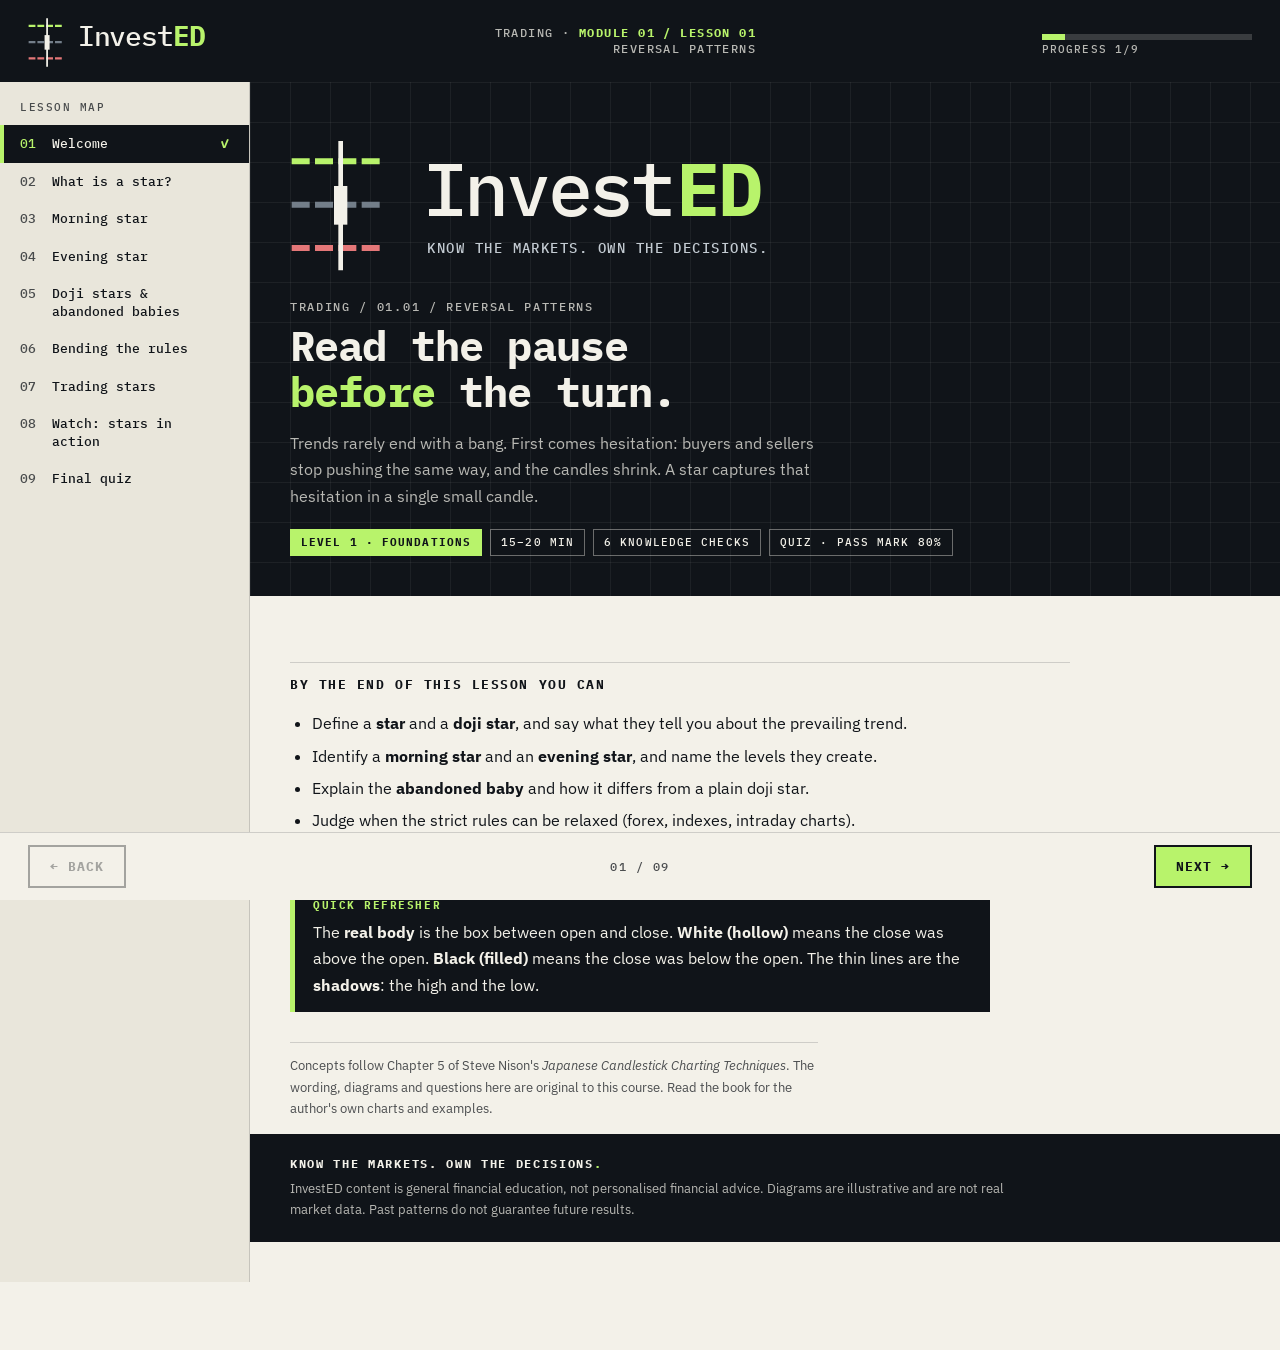
==== index.html @ ee9a95a5 "first version" ====
<!DOCTYPE html>
<html lang="en">
<head>
<meta charset="utf-8">
<meta name="viewport" content="width=device-width,initial-scale=1">
<title>InvestED · Lesson: Stars</title>
<!-- IBM Plex (SIL Open Font License) via Google Fonts. For offline LMS use, bundle/subset the fonts and add @font-face rules. -->
<link rel="preconnect" href="https://fonts.googleapis.com">
<link rel="preconnect" href="https://fonts.gstatic.com" crossorigin>
<link rel="stylesheet" href="https://fonts.googleapis.com/css2?family=IBM+Plex+Mono:wght@400;500;700&family=IBM+Plex+Sans:ital,wght@0,400;0,500;0,600;1,400&display=swap">
<link rel="stylesheet" href="css/invested-design-tokens.css">
<link rel="stylesheet" href="css/style.css">
</head>
<body>
<div class="app">

  <header class="top">
    <!-- InvestED logo, Option 2 lockup (dark surface). Tagline is hidden in this compact header version. -->
    <svg class="logo" viewBox="76 40 720 215" role="img" aria-label="InvestED">
      <g transform="translate(55 45)" stroke-linecap="square" fill="none">
        <path d="M28 42 H166" stroke="#B8F36B" stroke-width="9" stroke-dasharray="18 17"/>
        <path d="M28 107 H166" stroke="#737E89" stroke-width="9" stroke-dasharray="18 17"/>
        <path d="M28 172 H166" stroke="#E47778" stroke-width="9" stroke-dasharray="18 17"/>
        <path d="M97 15 V202" stroke="#F3F1E9" stroke-width="7"/>
        <rect x="87" y="79" width="20" height="58" fill="#F3F1E9" stroke="none"/>
      </g>
      <text x="275" y="169" font-family="IBM Plex Mono, monospace" font-size="112" font-weight="500" letter-spacing="-5" fill="#F3F1E9">Invest</text>
      <text x="655" y="169" font-family="IBM Plex Mono, monospace" font-size="112" font-weight="700" letter-spacing="-5" fill="#B8F36B">ED</text>
    </svg>
    <div class="modcode">Trading · <b>Module 01 / Lesson 01</b><br>Reversal patterns</div>
    <div class="prog"><div class="bar"><span id="barfill"></span></div><div id="proglabel"></div></div>
  </header>

  <div class="layout">
    <nav id="menu" aria-label="Lesson sections"><div class="navhead">Lesson map</div></nav>

    <main id="stage">

      <!-- 01 WELCOME -->
      <section class="page" data-title="Welcome">
        <div class="hero"><div class="in">
          <svg class="lockup" viewBox="76 40 750 215" role="img" aria-label="InvestED. Know the markets. Own the decisions.">
            <g transform="translate(55 45)" stroke-linecap="square" fill="none">
              <path d="M28 42 H166" stroke="#B8F36B" stroke-width="9" stroke-dasharray="18 17"/>
              <path d="M28 107 H166" stroke="#737E89" stroke-width="9" stroke-dasharray="18 17"/>
              <path d="M28 172 H166" stroke="#E47778" stroke-width="9" stroke-dasharray="18 17"/>
              <path d="M97 15 V202" stroke="#F3F1E9" stroke-width="7"/>
              <rect x="87" y="79" width="20" height="58" fill="#F3F1E9" stroke="none"/>
            </g>
            <text x="275" y="169" font-family="IBM Plex Mono, monospace" font-size="112" font-weight="500" letter-spacing="-5" fill="#F3F1E9">Invest</text>
            <text x="655" y="169" font-family="IBM Plex Mono, monospace" font-size="112" font-weight="700" letter-spacing="-5" fill="#B8F36B">ED</text>
            <text x="282" y="225" font-family="IBM Plex Mono, monospace" font-size="21" font-weight="500" letter-spacing="2.2" fill="#C3CBD2">KNOW THE MARKETS. OWN THE DECISIONS.</text>
          </svg>
          <div class="kicker">Trading / 01.01 / Reversal patterns</div>
          <h2>Read the pause <em>before</em> the turn.</h2>
          <p>Trends rarely end with a bang. First comes hesitation: buyers and sellers stop pushing the same way, and the candles shrink. A star captures that hesitation in a single small candle.</p>
          <div class="meta"><span class="chip mint">Level 1 · Foundations</span><span class="chip">15–20 min</span><span class="chip">6 knowledge checks</span><span class="chip">Quiz · pass mark 80%</span></div>
        </div></div>
        <div class="inner">
          <h3>By the end of this lesson you can</h3>
          <ul>
            <li>Define a <b>star</b> and a <b>doji star</b>, and say what they tell you about the prevailing trend.</li>
            <li>Identify a <b>morning star</b> and an <b>evening star</b>, and name the levels they create.</li>
            <li>Explain the <b>abandoned baby</b> and how it differs from a plain doji star.</li>
            <li>Judge when the strict rules can be relaxed (forex, indexes, intraday charts).</li>
            <li>Plan an entry so the timing of the signal does not wreck your risk and reward.</li>
          </ul>
          <div class="callout key"><b class="t">Quick refresher</b>
            The <b>real body</b> is the box between open and close. <b>White (hollow)</b> means the close was above the open. <b>Black (filled)</b> means the close was below the open. The thin lines are the <b>shadows</b>: the high and the low.</div>
          <p class="src">Concepts follow Chapter 5 of Steve Nison's <i>Japanese Candlestick Charting Techniques</i>. The wording, diagrams and questions here are original to this course. Read the book for the author's own charts and examples.</p>
        </div>
      </section>

      <!-- 02 WHAT IS A STAR -->
      <section class="page" data-title="What is a star?"><div class="inner">
        <div class="kicker"><b>02</b>Concept</div>
        <h2>What is a star?</h2>
        <p>A <b>star</b> is a candle with a <b>small real body</b> (white or black) that <b>gaps away</b> from the large real body just before it. The test is about the <i>bodies</i>: they must not overlap. The star's shadow may still dip into the prior candle's shadow range.</p>
        <div class="legend" aria-label="Candle key">
          <span><svg class="up" viewBox="0 0 22 26"><line x1="11" x2="11" y1="1" y2="25"/><rect x="5" y="7" width="12" height="12"/></svg>White (hollow): close above open</span>
          <span><svg class="dn" viewBox="0 0 22 26"><line x1="11" x2="11" y1="1" y2="25"/><rect x="5" y="7" width="12" height="12"/></svg>Black (filled): close below open</span>
        </div>
        <div class="grid">
          <figure><div class="chart" data-chart='{"alt":"Uptrend ending in a long white candle followed by a small-bodied star above it","c":[[30,35,28,34],[35,42,33,40],[41,48,40,47],[50,72,48,70],[75,80,73,77]],"labels":["","","","LONG","STAR"]}'></div><figcaption><span class="tag">Illustrative</span>Star in an uptrend: a small body above a long white body.</figcaption></figure>
          <figure><div class="chart" data-chart='{"alt":"Downtrend ending in a long black candle followed by a small-bodied star below it","c":[[80,82,76,77],[76,77,70,71],[70,71,64,65],[62,63,40,42],[36,40,33,34]],"labels":["","","","LONG","STAR"]}'></div><figcaption><span class="tag">Illustrative</span>Star in a downtrend: a small body below a long black body.</figcaption></figure>
        </div>
        <h3>Why it matters</h3>
        <p>A long candle in the trend's direction shows one side firmly in control. The star shows that control has turned into a <b>stalemate</b>: the dominant side is tiring or the other side is pushing back. Either way, the market is more exposed to a pullback or a reversal.</p>
        <ul>
          <li>If the star's open and close are about equal, it is a <b>doji star</b>, an even stronger warning.</li>
          <li>Stars are the middle ingredient of several reversal patterns. This lesson covers the morning star, the evening star and their doji versions.</li>
        </ul>
        <div class="kc" data-kc="kc1" data-n="1"></div>
      </div></section>

      <!-- 03 MORNING STAR -->
      <section class="page" data-title="Morning star"><div class="inner">
        <div class="kicker"><b>03</b>Pattern · bottom reversal</div>
        <h2>The morning star</h2>
        <p>Named for the star that shines before sunrise: a hint that brighter, higher prices may follow. It needs a prior downtrend and has three candles:</p>
        <ol>
          <li><b>Long black body.</b> Sellers are clearly in charge.</li>
          <li><b>Small body</b> that does not touch the first body. Sellers can no longer push prices down efficiently.</li>
          <li><b>White body</b> that rises well into the first candle's black body. Buyers have taken over.</li>
        </ol>
        <figure><div class="chart" data-chart='{"alt":"Morning star: long black candle, small star below, long white candle closing deep into the black body, with a dashed support line at the lowest low","c":[[84,86,80,81],[80,81,74,75],[74,75,68,69],[68,69,46,48],[42,45,38,40],[44,66,43,64]],"lines":[{"y":38,"t":"SUPPORT","k":"s"}],"labels":["","","","1","2","3"],"h":240}'></div><figcaption><span class="tag">Illustrative</span>The lowest low of the three candles marks the pattern's support zone.</figcaption></figure>
        <h3>Quality checks</h3>
        <ul>
          <li>An ideal pattern also shows a gap between candles 2 and 3, but its absence does not seem to weaken the signal much in practice.</li>
          <li>What matters most: candle 2 is a small, indecisive body, and candle 3 closes <b>well into</b> candle 1's body.</li>
          <li>Volume helps: lighter on candle 1 and heavier on candle 3 suggests the old trend is fading while the new one gains force.</li>
        </ul>
        <div class="callout key"><b class="t">Candles can speak early</b>
          A trendline or channel break is the classic Western sign that a downtrend has ended. A morning star can appear many sessions before that break, so it can give you an earlier heads-up.</div>
        <div class="kc" data-kc="kc2" data-n="2"></div>
      </div></section>

      <!-- 04 EVENING STAR -->
      <section class="page" data-title="Evening star"><div class="inner">
        <div class="kicker"><b>04</b>Pattern · top reversal</div>
        <h2>The evening star</h2>
        <p>The mirror image, named for the planet that shows up just before dark. It needs a prior uptrend:</p>
        <ol>
          <li><b>Long white body.</b> Buyers are in control.</li>
          <li><b>Star.</b> The first hint of a top.</li>
          <li><b>Black body</b> that closes sharply back into the first white body. The trend has stalled.</li>
        </ol>
        <figure><div class="chart" data-chart='{"alt":"Evening star: long white candle, small star above it, long black candle closing deep into the white body, with a dashed resistance line at the highest high","c":[[20,24,18,23],[24,30,23,29],[30,36,29,35],[36,58,35,56],[60,66,59,62],[58,59,40,42]],"lines":[{"y":66,"t":"RESISTANCE","k":"r"}],"labels":["","","","1","2","3"],"h":240}'></div><figcaption><span class="tag">Illustrative</span>The highest high of the three candles marks the pattern's resistance zone.</figcaption></figure>
        <h3>Evening star vs. the Western island top</h3>
        <p>They look alike, but the tests differ. An <b>island top</b> needs the whole middle session, shadows included, to sit above the highs on either side. An evening star only needs the middle <b>real body</b> to sit above the neighbouring bodies, so it can qualify when an island top would not.</p>
        <div class="callout key"><b class="t">What raises the odds (morning and evening stars)</b>
          <ul>
            <li>No overlap among the three real bodies.</li>
            <li>Candle 3 closes deep into candle 1's body.</li>
            <li>Light volume on candle 1 and heavy volume on candle 3.</li>
          </ul></div>
        <div class="callout note"><b class="t">A bit of history</b>
          The full Japanese names are "three-river" morning and evening stars. The label is traced to a campaign of the warlord Nobunaga Oda, who had to cross three rivers to take a rich rice-growing region. Hence the idea: once such a pattern forms, its zone is hard to cross, but a close beyond it signals that the attacker has won.</div>
        <div class="kc" data-kc="kc3" data-n="3"></div>
      </div></section>

      <!-- 05 DOJI STARS -->
      <section class="page" data-title="Doji stars & abandoned babies"><div class="inner">
        <div class="kicker"><b>05</b>Variations</div>
        <h2>Doji stars and abandoned babies</h2>
        <p>When the middle candle is a <b>doji</b> (open and close nearly equal) instead of a small body, the patterns are the <b>morning doji star</b> and <b>evening doji star</b>. For that session the market has lost its directional bias entirely, which makes the warning stronger.</p>
        <div class="grid three">
          <figure><div class="chart" data-chart='{"alt":"Morning doji star: long black candle, doji below, long white candle","c":[[84,86,80,81],[80,81,74,75],[68,69,46,48],[41,45,37,41.4],[44,66,43,64]],"labels":["","","1","2 DOJI","3"]}'></div><figcaption><span class="tag">Illustrative</span>Morning doji star: the star is a doji.</figcaption></figure>
          <figure><div class="chart" data-chart='{"alt":"Abandoned baby top: long white candle, a doji whose shadow is entirely above the neighbours, then a long black candle","c":[[24,28,22,27],[28,34,27,33],[34,56,33,54],[66,72,63,66.4],[58,60,40,42]],"labels":["","","1","2 DOJI","3"]}'></div><figcaption><span class="tag">Illustrative</span>Abandoned baby top: gaps on both sides of the doji.</figcaption></figure>
          <figure><div class="chart" data-chart='{"alt":"Abandoned baby bottom: long black candle, a doji whose shadow is entirely below the neighbours, then a long white candle","c":[[96,98,92,93],[92,93,86,87],[86,88,60,62],[50,54,46,50.4],[58,84,56,82]],"labels":["","","1","2 DOJI","3"]}'></div><figcaption><span class="tag">Illustrative</span>Abandoned baby bottom: the mirror image.</figcaption></figure>
        </div>
        <h3>The abandoned baby</h3>
        <p>If the doji's <b>shadows</b> do not touch the shadows of either neighbour (a true gap before and after it), the pattern is an <b>abandoned baby</b>: a top after an uptrend, a bottom after a downtrend. It is the candlestick version of a Western island top or bottom whose "island" is a doji, and it is <b>very rare</b>.</p>
        <p>A near miss still counts for something. If the middle candle is tiny enough to read as a doji, treat the pattern as a close variation, even when that candle is also a hammer.</p>
        <div class="kc" data-kc="kc4" data-n="4"></div>
      </div></section>

      <!-- 06 BENDING THE RULES -->
      <section class="page" data-title="Bending the rules"><div class="inner">
        <div class="kicker"><b>06</b>Practice</div>
        <h2>When the strict rules can bend</h2>
        <p>The "bodies must not touch" rule assumes a clear gap between one session's close and the next session's open. Some markets rarely give you that:</p>
        <ul>
          <li><b>Foreign exchange:</b> there is no official open or close.</li>
          <li><b>Many indexes:</b> the open is usually very close to the previous close.</li>
          <li><b>Intraday charts:</b> on a short timeframe (say 15 minutes) a new bar opens almost exactly where the last one closed.</li>
        </ul>
        <p>In these cases you can accept a morning or evening star whose bodies touch end to end, and lean harder on context.</p>
        <figure><div class="chart" data-chart='{"alt":"Intraday-style morning star where each body starts where the previous body ended","c":[[84,86,78,79],[79,80,70,71],[71,72,60,61],[60,61,40,42],[42,43,36,38],[38,58,36,56]],"lines":[{"y":40,"t":"BROKEN LEVEL","k":"s"}],"labels":["","","","1","2","3"],"h":240}'></div><figcaption><span class="tag">Illustrative</span>Bodies touch, yet it still reads as a morning star on a short-term chart.</figcaption></figure>
        <div class="callout key"><b class="t">Context adds credibility</b>
          In the intraday case, the pattern is more convincing if the last candle also pushes price back above a level that had just been broken. A market that makes a new low and cannot hold it is often hinting at a reversal.</div>
        <div class="kc" data-kc="kc5" data-n="5"></div>
      </div></section>

      <!-- 07 TRADING STARS -->
      <section class="page" data-title="Trading stars"><div class="inner">
        <div class="kicker"><b>07</b>Risk</div>
        <h2>Timing and risk</h2>
        <p>Stars are three-candle patterns, so you can call one complete only at the <b>close of candle 3</b>. By then price has often moved a long way from the extreme. Your stop sits far away while your reward may be small. Know the risk before you chase the return.</p>
        <h3>A practical option</h3>
        <ol>
          <li>Let the pattern complete and note its extreme: the support or resistance zone it created.</li>
          <li>Instead of chasing, wait for a pullback toward that zone. There is no guarantee one will come.</li>
          <li>Plan the entry near the zone with the stop just beyond the pattern's extreme. A tighter stop improves the ratio.</li>
        </ol>
        <p>Reversal patterns work best alongside other evidence: failed rallies at an evening star's high, shrinking real bodies near the turn, or a round-number level such as a "century" mark.</p>
        <div class="tool">
          <div class="tool-head"><span>Trade map · try it</span><span>Illustrative numbers</span></div>
          <div class="tool-body">
            <div class="calc">
              <div><label for="in-target"><i style="background:#B8F36B;border:1px solid #101419"></i>Target</label><input id="in-target" type="number" value="22" step="0.5"></div>
              <div><label for="in-entry"><i style="background:#737E89"></i>Entry</label><input id="in-entry" type="number" value="31" step="0.5"></div>
              <div><label for="in-stop"><i style="background:#E47778"></i>Stop</label><input id="in-stop" type="number" value="34" step="0.5"></div>
              <div><label>Reward : risk</label><div class="out" id="rr">–</div></div>
            </div>
            <div class="tradeline" id="tradeline"></div>
            <p id="rrnote"></p>
          </div>
        </div>
        <div class="callout risk"><b class="t">Education, not advice</b>
          This is general education. It is not a recommendation to buy or sell anything, and no pattern guarantees an outcome.</div>
        <div class="kc" data-kc="kc6" data-n="6"></div>
      </div></section>

      <!-- 08 VIDEO -->
      <section class="page" data-title="Watch: stars in action"><div class="inner">
        <div class="kicker"><b>08</b>Watch</div>
        <h2>Stars in action</h2>
        <p>Use a video to walk through real charts with morning and evening stars. Pause at each pattern, name candles 1, 2 and 3, then say where support or resistance sits.</p>
        <div class="video" id="videoslot"></div>
        <h3>While you watch</h3>
        <ul>
          <li>Which patterns had a gap between candles 2 and 3, and which did not?</li>
          <li>Did the pattern's high or low act as support or resistance later?</li>
        </ul>
      </div></section>

      <!-- 09 QUIZ -->
      <section class="page" data-title="Final quiz" id="quizpage"><div class="inner">
        <div class="kicker"><b>09</b>Assessment</div>
        <h2>Final quiz</h2>
        <p>Answer all questions, then submit. You need <b>80%</b> to pass, and you can retry.</p>
        <form id="quizform"></form>
        <p><button class="btn primary" id="submitq" type="button">Submit answers</button></p>
        <div id="qresult" aria-live="polite"></div>
      </div></section>

      <div class="legal">
        <div class="tag">KNOW THE MARKETS. OWN THE DECISIONS<b>.</b></div>
        <p>InvestED content is general financial education, not personalised financial advice. Diagrams are illustrative and are not real market data. Past patterns do not guarantee future results.</p>
      </div>
    </main>
  </div>

  <footer>
    <button id="prev" type="button">← Back</button>
    <span id="pagelabel"></span>
    <button id="next" class="primary" type="button">Next →</button>
  </footer>
</div>
<script src="js/scorm.js"></script>
<script src="js/course.js"></script>
</body>
</html>
---- css/invested-design-tokens.css ----
/* InvestED design tokens — v1.0 */
:root {
  --ie-obsidian: #101419;
  --ie-off-white: #F3F1E9;
  --ie-electric-mint: #B8F36B;
  --ie-steel: #737E89;
  --ie-amber: #D5A85F;
  --ie-digital-violet: #8B8DE1;
  --ie-coral-stop: #E47778;
  --ie-font-display: "IBM Plex Mono", monospace;
  --ie-font-body: "IBM Plex Sans", sans-serif;
}
---- css/style.css ----
/* InvestED course skin. Tokens come from invested-design-tokens.css (brand kit v1.1). */
:root{
  --bg:var(--ie-off-white);
  --ink:var(--ie-obsidian);
  --ink-2:rgba(16,20,25,.74);          /* secondary text on Off-white (Steel is too light for small text) */
  --line:rgba(16,20,25,.16);
  --panel:#E9E6DB;                      /* Off-white, one step darker, for cards */
  --on-dark:var(--ie-off-white);
  --on-dark-2:rgba(243,241,233,.74);
  --mint:var(--ie-electric-mint);
  --steel:var(--ie-steel);
  --amber:var(--ie-amber);
  --violet:var(--ie-digital-violet);
  --coral:var(--ie-coral-stop);
  --mono:var(--ie-font-display),"IBM Plex Mono",ui-monospace,Menlo,Consolas,monospace;
  --sans:var(--ie-font-body),"IBM Plex Sans",system-ui,-apple-system,"Segoe UI",Roboto,sans-serif;
}
*{box-sizing:border-box}
html,body{margin:0}
body{font:16px/1.65 var(--sans);background:var(--bg);color:var(--ink)}
.num,.calc input,.out,#proglabel,#pagelabel,.big{font-variant-numeric:tabular-nums}
:focus-visible{outline:3px solid var(--violet);outline-offset:2px}

/* ---------- Header ---------- */
.top{background:var(--ink);color:var(--on-dark);display:flex;align-items:center;justify-content:space-between;gap:20px;padding:14px 28px}
.logo{display:block;height:54px;width:auto}
.logo .tl{display:none}                 /* compact lockup: tagline is shown in the hero and footer instead */
.modcode{font:500 12px/1.3 var(--mono);letter-spacing:.12em;text-transform:uppercase;color:var(--on-dark-2);text-align:right}
.modcode b{color:var(--mint);font-weight:700}
.prog{min-width:210px}
.bar{height:6px;background:rgba(243,241,233,.18);margin:6px 0 4px}
.bar span{display:block;height:100%;width:0;background:var(--mint);transition:width .3s}
#proglabel{font:500 11px/1 var(--mono);letter-spacing:.1em;text-transform:uppercase;color:var(--on-dark-2)}

/* ---------- Layout ---------- */
.app{min-height:100vh;display:flex;flex-direction:column}
.layout{display:flex;flex:1;align-items:stretch}
nav{width:250px;flex-shrink:0;background:var(--panel);border-right:1px solid var(--line);padding:20px 0}
nav .navhead{font:500 11px/1 var(--mono);letter-spacing:.14em;text-transform:uppercase;color:var(--ink-2);padding:0 20px 12px}
nav button{display:flex;align-items:baseline;gap:12px;width:100%;text-align:left;background:none;border:0;border-left:4px solid transparent;color:var(--ink);padding:10px 20px 10px 16px;cursor:pointer;font:500 13px/1.35 var(--mono)}
nav button .n{color:var(--ink-2);min-width:20px}
nav button .tick{margin-left:auto;font-weight:700}
nav button:hover{background:rgba(16,20,25,.06)}
nav button.on{background:var(--ink);color:var(--on-dark);border-left-color:var(--mint)}
nav button.on .n{color:var(--mint)}
nav button.done .tick{color:var(--ink)}
nav button.on.done .tick{color:var(--mint)}
main{flex:1;min-width:0;padding:0 0 40px}
.page{display:none}.page.show{display:block}
.inner{max-width:860px;padding:36px 40px 0}

/* ---------- Typography ---------- */
.kicker{font:500 12px/1 var(--mono);letter-spacing:.14em;text-transform:uppercase;color:var(--ink-2);margin:0 0 10px}
.kicker b{color:var(--ink);background:var(--mint);padding:3px 6px;margin-right:8px;font-weight:700}
h2{font:700 30px/1.15 var(--mono);letter-spacing:-.02em;margin:0 0 18px}
h3{font:700 13px/1.3 var(--mono);letter-spacing:.12em;text-transform:uppercase;margin:30px 0 10px;padding-top:14px;border-top:1px solid var(--line)}
p{margin:0 0 14px;max-width:66ch}
ul,ol{padding-left:22px;max-width:66ch}li{margin:6px 0}
code{font:500 .9em var(--mono);background:var(--panel);padding:1px 5px}
.src{font-size:13px;color:var(--ink-2);margin-top:30px;border-top:1px solid var(--line);padding-top:12px}

/* ---------- Hero (welcome) ---------- */
.hero{background:var(--ink);color:var(--on-dark);padding:48px 40px 40px;position:relative;overflow:hidden;
  background-image:linear-gradient(rgba(243,241,233,.06) 1px,transparent 1px),linear-gradient(90deg,rgba(243,241,233,.06) 1px,transparent 1px);background-size:40px 40px}
.hero .in{max-width:860px;position:relative}
.hero .kicker{color:var(--on-dark-2)}
.hero h2{font-size:42px;line-height:1.08;margin:0 0 16px;max-width:20ch}
.hero h2 em{font-style:normal;color:var(--mint)}
.hero p{color:var(--on-dark-2);max-width:54ch}
.hero .lockup{display:block;width:min(500px,100%);height:auto;margin:0 0 28px}
.hero .meta{display:flex;flex-wrap:wrap;gap:8px;margin-top:20px}
.chip{font:500 11px/1 var(--mono);letter-spacing:.1em;text-transform:uppercase;border:1px solid rgba(243,241,233,.4);padding:7px 10px;color:var(--on-dark)}
.chip.mint{background:var(--mint);border-color:var(--mint);color:var(--ink);font-weight:700}

/* ---------- Callouts: colour + label, never colour alone ---------- */
.callout{background:var(--panel);border-left:5px solid var(--steel);padding:14px 18px;margin:20px 0;max-width:70ch}
.callout .t{display:block;font:700 11px/1 var(--mono);letter-spacing:.14em;text-transform:uppercase;margin-bottom:8px}
.callout.key{border-left-color:var(--mint);background:var(--ink);color:var(--on-dark)}
.callout.key .t{color:var(--mint)}
.callout.risk{border-left-color:var(--coral)}
.callout.note{border-left-color:var(--amber)}
.callout ul{margin:6px 0 0}

/* ---------- Figures: light chart panels keep the white/black candle convention intact ---------- */
.grid{display:grid;grid-template-columns:repeat(auto-fit,minmax(250px,1fr));gap:16px;margin:20px 0}
figure{max-width:560px;margin:20px 0;background:#FBFAF6;border:2px solid var(--ink);color:var(--ink)}
.grid figure{margin:0;max-width:none}
figure .chart{padding:12px 12px 2px;
  background-image:linear-gradient(rgba(16,20,25,.07) 1px,transparent 1px),linear-gradient(90deg,rgba(16,20,25,.07) 1px,transparent 1px);background-size:28px 28px}
figure svg{width:100%;height:auto;display:block}
figcaption{font-size:13px;line-height:1.45;color:var(--ink);padding:10px 14px 12px;border-top:2px solid var(--ink);background:var(--bg)}
figcaption .tag{display:inline-block;font:700 10px/1 var(--mono);letter-spacing:.12em;text-transform:uppercase;color:var(--on-dark);background:var(--ink);padding:4px 6px;margin-right:8px}
.candle line{stroke:var(--ie-obsidian);stroke-width:2}
.candle rect{stroke:var(--ie-obsidian);stroke-width:2}
.candle.up rect{fill:#FBFAF6}                       /* white / hollow body: close above open */
.candle.down rect{fill:var(--ie-obsidian)}          /* black / filled body: close below open */
.lvl{stroke:var(--ie-obsidian);stroke-width:1.6;stroke-dasharray:8 6}
.chip-s rect{fill:var(--ie-electric-mint)}
.chip-r rect{fill:var(--ie-amber)}
.chip-s text,.chip-r text{font:700 10px var(--mono);letter-spacing:.08em;fill:var(--ie-obsidian);text-anchor:start}
.lbl{font:700 12px var(--mono);fill:var(--ie-obsidian);text-anchor:middle}
.legend{display:flex;flex-wrap:wrap;gap:18px;font:500 12px var(--mono);letter-spacing:.04em;margin:0 0 6px}
.legend span{display:inline-flex;align-items:center;gap:8px}
.legend svg{width:22px;height:26px}
.legend .up rect{fill:#FBFAF6;stroke:var(--ink);stroke-width:2}
.legend .dn rect{fill:var(--ink);stroke:var(--ink);stroke-width:2}
.legend line{stroke:var(--ink);stroke-width:2}

@media (min-width:900px){.grid.three{grid-template-columns:repeat(3,1fr)}}
/* trade map (dark panel, uses the logo's three levels) */
.tradeline .lvl{stroke-width:3;stroke-dasharray:14 10}
.tradeline .tgt{stroke:var(--ie-electric-mint)}.tradeline .ent{stroke:var(--ie-steel)}.tradeline .stp{stroke:var(--ie-coral-stop)}
.tradeline .lt{font:700 12px var(--mono);letter-spacing:.08em}
.tradeline .lt.tgt{fill:var(--ie-electric-mint)}.tradeline .lt.ent{fill:#C3CBD2}.tradeline .lt.stp{fill:var(--ie-coral-stop)}
.tradeline .spine{stroke:var(--ie-off-white);stroke-width:5}
.tradeline .body{fill:var(--ie-off-white)}

/* ---------- Knowledge checks ---------- */
.kc-card{margin:30px 0 0;background:var(--panel);border:1px solid var(--line);max-width:70ch}
.kc-head{background:var(--ink);color:var(--on-dark);font:700 11px/1 var(--mono);letter-spacing:.14em;text-transform:uppercase;padding:10px 16px;display:flex;justify-content:space-between}
.kc-head span:last-child{color:var(--mint)}
.kc-body{padding:16px}
.kc-body>p{margin:0 0 10px}
.opts button{display:flex;gap:10px;width:100%;text-align:left;margin:8px 0 0;padding:11px 14px;border:2px solid var(--ink);background:var(--bg);color:var(--ink);font:400 15px/1.45 var(--sans);cursor:pointer}
.opts button .k{font:700 12px/1.6 var(--mono);min-width:16px}
.opts button:hover:not(:disabled){background:var(--ink);color:var(--on-dark)}
.opts button:disabled{cursor:default}
.opts button.right{background:var(--mint);border-color:var(--ink);font-weight:500}
.opts button.wrong{border-color:var(--coral);background:var(--bg);text-decoration:line-through;text-decoration-color:var(--coral)}
.kc-body .fb{margin:14px 0 0;font-size:14px;border-left:4px solid var(--ink);padding-left:12px}
.fb b{font-family:var(--mono);letter-spacing:.06em;text-transform:uppercase;font-size:12px}

/* ---------- Final quiz ---------- */
.quiz-q{border:1px solid var(--line);background:var(--panel);padding:16px;margin:14px 0;max-width:70ch}
.quiz-q p{margin:0 0 8px}
.quiz-q .qn{font:700 12px var(--mono);letter-spacing:.12em;color:var(--ink-2);display:block;margin-bottom:4px}
.quiz-q label{display:flex;gap:10px;align-items:flex-start;padding:10px 12px;border:2px solid var(--ink);margin:8px 0 0;background:var(--bg);cursor:pointer}
.quiz-q label:hover{background:rgba(16,20,25,.06)}
.quiz-q input{accent-color:var(--ink);margin-top:5px}
.quiz-q label:has(input:checked){background:var(--ink);color:var(--on-dark)}
.btn,footer button{font:700 13px/1 var(--mono);letter-spacing:.08em;text-transform:uppercase;padding:13px 20px;border:2px solid var(--ink);background:transparent;color:var(--ink);cursor:pointer}
.btn.primary{background:var(--mint);color:var(--ink)}
.btn:hover,footer button:hover:not(:disabled){background:var(--ink);color:var(--mint)}
.result{background:var(--ink);color:var(--on-dark);padding:22px 24px;margin:20px 0;max-width:70ch;border-left:6px solid var(--steel)}
.result.pass{border-left-color:var(--mint)}
.result.fail{border-left-color:var(--coral)}
.result .status{font:700 11px var(--mono);letter-spacing:.14em;text-transform:uppercase}
.result.pass .status{color:var(--mint)}.result.fail .status{color:var(--coral)}
.result .big{font:700 56px/1 var(--mono);margin:8px 0 10px}
.result p{color:var(--on-dark-2)}
.rv{font-size:14px;margin:8px 0;padding-left:26px;position:relative;color:var(--on-dark)}
.rv::before{position:absolute;left:0;font:700 13px var(--mono)}
.rv.ok::before{content:"✓";color:var(--mint)}
.rv.bad::before{content:"✗";color:var(--coral)}
.result .btn{color:var(--on-dark);border-color:var(--on-dark)}
.result .btn:hover{background:var(--mint);color:var(--ink);border-color:var(--mint)}

/* ---------- Trade map & calculator ---------- */
.tool{background:var(--panel);border:1px solid var(--line);margin:18px 0;max-width:70ch}
.tool-head{background:var(--ink);color:var(--on-dark);font:700 11px/1 var(--mono);letter-spacing:.14em;text-transform:uppercase;padding:10px 16px;display:flex;justify-content:space-between}
.tool-head span:last-child{color:var(--amber)}
.tool-body{padding:16px}
.calc{display:grid;grid-template-columns:repeat(auto-fit,minmax(120px,1fr));gap:14px;align-items:end}
.calc label{display:block;font:700 11px var(--mono);letter-spacing:.1em;text-transform:uppercase;margin-bottom:6px}
.calc label i{font-style:normal;display:inline-block;width:10px;height:10px;margin-right:6px;vertical-align:-1px}
.calc input{width:100%;padding:10px;border:2px solid var(--ink);background:var(--bg);color:var(--ink);font:500 16px var(--mono)}
.calc .out{font:700 24px/1.2 var(--mono)}
.tradeline{margin-top:14px;background:var(--ink)}
#rrnote{font-size:14px;margin:12px 0 0;color:var(--ink-2)}

/* ---------- Video ---------- */
.video{aspect-ratio:16/9;max-width:780px;background:var(--ink);color:var(--on-dark-2);display:flex;align-items:center;justify-content:center;text-align:center;padding:24px;
  background-image:linear-gradient(rgba(243,241,233,.07) 1px,transparent 1px),linear-gradient(90deg,rgba(243,241,233,.07) 1px,transparent 1px);background-size:32px 32px;border-left:6px solid var(--mint)}
.video b{font:700 12px var(--mono);letter-spacing:.14em;text-transform:uppercase;color:var(--mint)}
.video code{background:rgba(243,241,233,.12);color:var(--on-dark)}
.video iframe,.video video{width:100%;height:100%;border:0}

/* ---------- Footer ---------- */
.legal{background:var(--ink);color:var(--on-dark-2);padding:22px 40px;font-size:12.5px}
.legal .tag{font:700 12px/1.4 var(--mono);letter-spacing:.14em;color:var(--on-dark);margin-bottom:6px}
.legal .tag b{color:var(--mint)}
.legal p{margin:0;max-width:90ch}
footer{display:flex;justify-content:space-between;align-items:center;gap:12px;padding:12px 28px;border-top:1px solid var(--line);background:var(--bg);position:sticky;bottom:0;z-index:5}
footer button.primary{background:var(--mint);color:var(--ink)}
footer button:disabled{opacity:.35;cursor:default}
#pagelabel{font:500 12px var(--mono);letter-spacing:.12em;color:var(--ink-2)}

@media (max-width:820px){
  nav{display:none}
  .top{padding:12px 16px}.logo{height:40px}.prog{min-width:130px}.modcode{display:none}
  .inner{padding:26px 16px 0}.hero{padding:32px 16px}.hero h2{font-size:32px}
  h2{font-size:24px}.legal{padding:20px 16px}footer{padding:10px 16px}
}
@media (prefers-reduced-motion:reduce){.bar span{transition:none}}
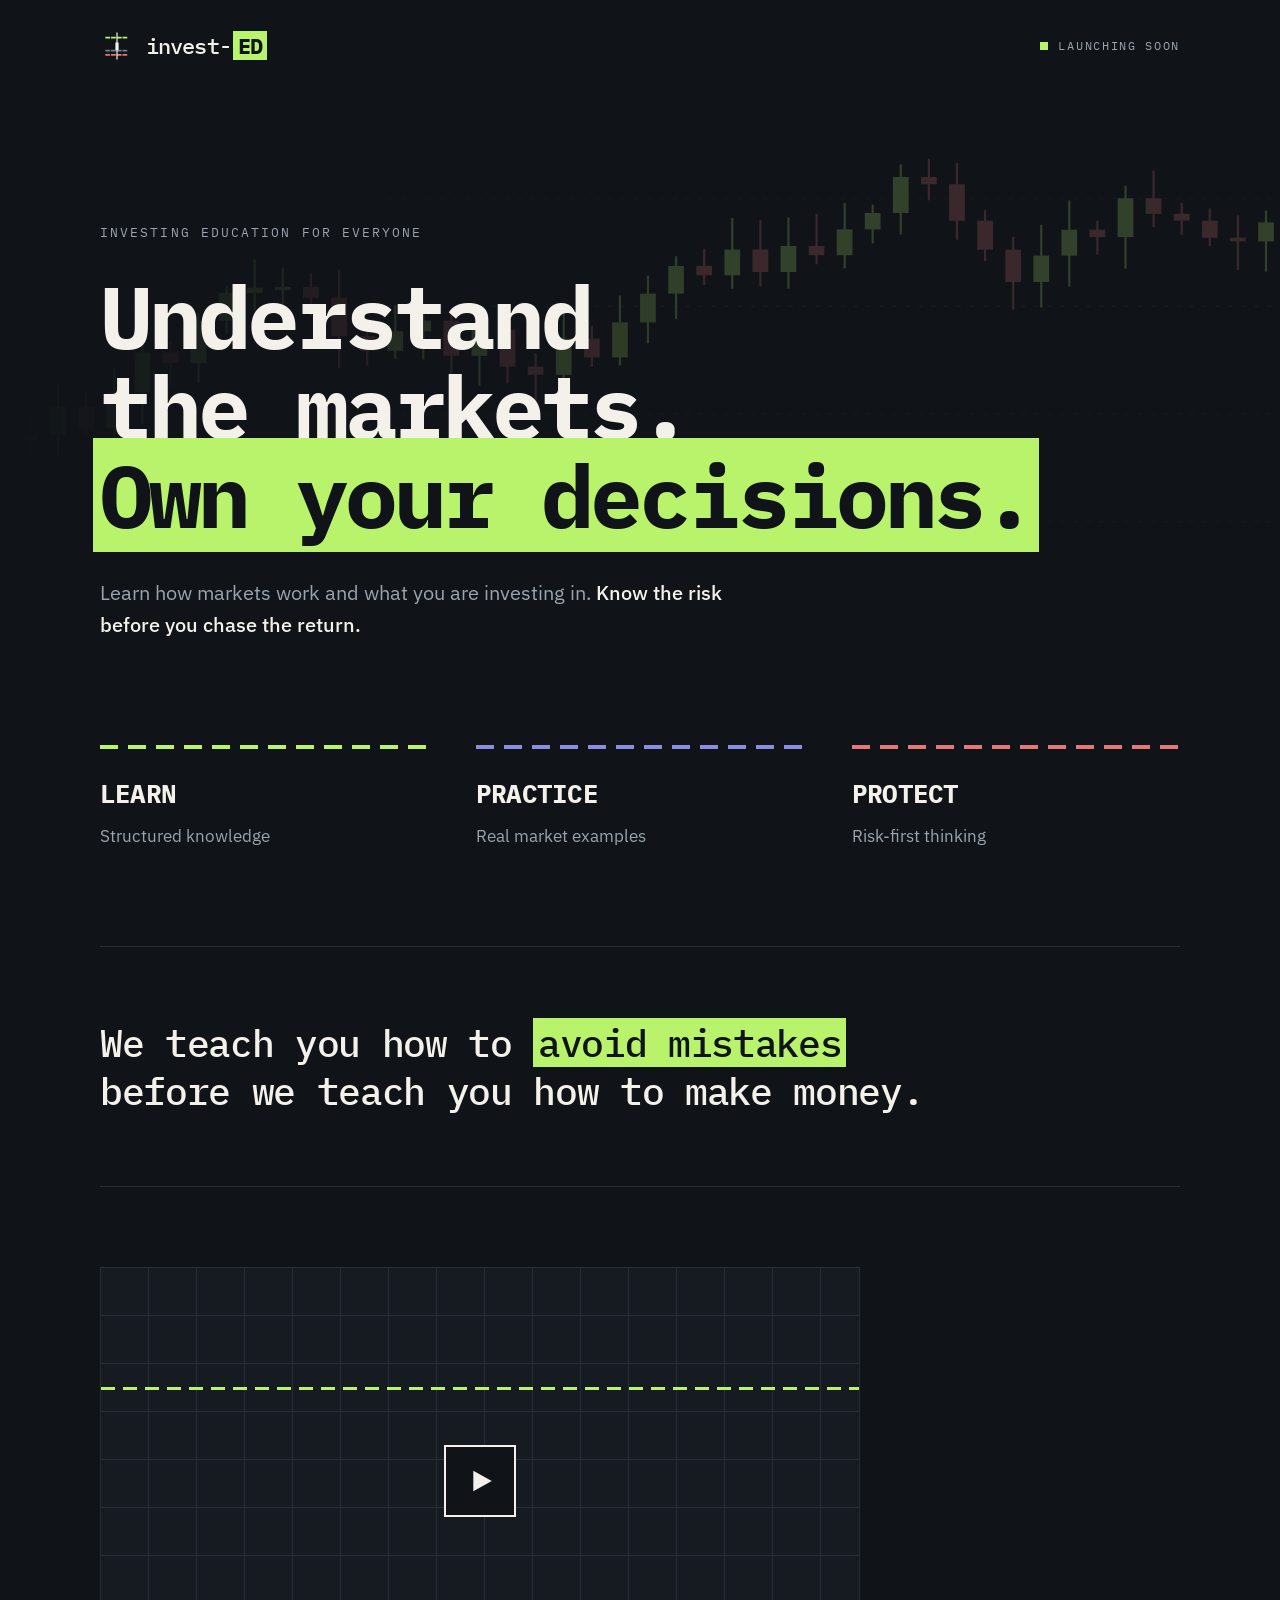
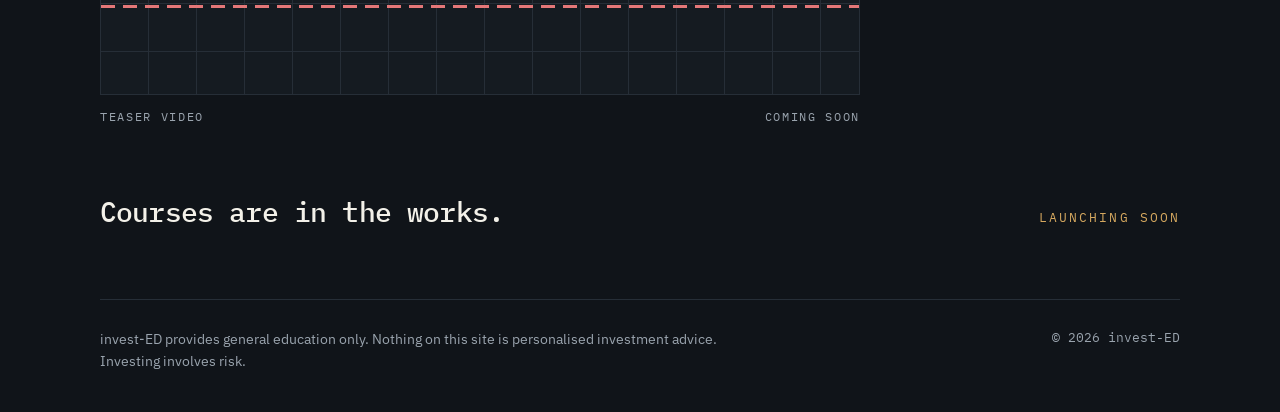
==== commit dd93a948: "adding new files" ====
--- a/index.html
+++ b/index.html
@@ -1,244 +1,204 @@
-<!DOCTYPE html>
+<!doctype html>
 <html lang="en">
 <head>
 <meta charset="utf-8">
-<meta name="viewport" content="width=device-width,initial-scale=1">
-<title>InvestED · Lesson: Stars</title>
-<!-- IBM Plex (SIL Open Font License) via Google Fonts. For offline LMS use, bundle/subset the fonts and add @font-face rules. -->
+<meta name="viewport" content="width=device-width, initial-scale=1, viewport-fit=cover">
+<title>Invest-ED</title>
+<meta name="description" content="invest-ED is an investing education platform. Launching soon.">
 <link rel="preconnect" href="https://fonts.googleapis.com">
 <link rel="preconnect" href="https://fonts.gstatic.com" crossorigin>
-<link rel="stylesheet" href="https://fonts.googleapis.com/css2?family=IBM+Plex+Mono:wght@400;500;700&family=IBM+Plex+Sans:ital,wght@0,400;0,500;0,600;1,400&display=swap">
-<link rel="stylesheet" href="css/invested-design-tokens.css">
-<link rel="stylesheet" href="css/style.css">
+<link rel="stylesheet" href="https://fonts.googleapis.com/css2?family=IBM+Plex+Mono:wght@400;500;700&family=IBM+Plex+Sans:wght@400;500&display=swap">
+<style>
+/* Layout: one light column. Tagline set as oversized mono type, three chart "levels" (target / entry / stop) as dashed rules carry the principles. */
+:root {
+  --obsidian: #101419;
+  --obsidian-2: #171d24;
+  --off-white: #F3F1E9;
+  --mint: #B8F36B;
+  --mint-soft: #B8F36B;
+  --steel: #737E89;
+  --muted: #55606b;
+  --violet: #8B8DE1;
+  --coral: #E47778;
+  --line: #d6d3c7;
+  --font-display: "IBM Plex Mono", ui-monospace, "SF Mono", Menlo, monospace;
+  --font-body: "IBM Plex Sans", system-ui, -apple-system, "Segoe UI", sans-serif;
+  color-scheme: light;
+}
+* { box-sizing: border-box; }
+html { background: var(--off-white); }
+body {
+  margin: 0;
+  background: var(--off-white);
+  color: var(--obsidian);
+  font-family: var(--font-body);
+  font-size: 17px;
+  line-height: 1.6;
+  padding-block: 0;
+  padding-left: max(16px, env(safe-area-inset-left, 0px));
+  padding-right: max(16px, env(safe-area-inset-right, 0px));
+  -webkit-font-smoothing: antialiased;
+}
+.wrap { max-width: 1080px; margin: 0 auto; }
+a:focus-visible { outline: 2px solid var(--obsidian); outline-offset: 3px; }
+
+/* header */
+header { display: flex; align-items: center; justify-content: space-between; gap: 16px; padding-block: 28px; }
+.brand { display: flex; align-items: center; gap: 12px; font-family: var(--font-display); font-size: 22px; letter-spacing: -0.04em; font-weight: 500; }
+.brand b { background: var(--mint-soft); color: var(--obsidian); font-weight: 700; padding: 0 5px; margin-left: 2px; }
+.brand svg { width: 34px; height: 34px; flex: none; }
+.status { font-family: var(--font-display); font-size: 12px; letter-spacing: 0.14em; color: var(--muted); text-transform: uppercase; display: flex; align-items: center; gap: 10px; }
+.status i { width: 8px; height: 8px; background: var(--mint); display: inline-block; }
+
+/* hero */
+.hero { padding-block: clamp(56px, 11vw, 132px) clamp(48px, 8vw, 96px); position: relative; }
+/* faded candlestick backdrop (decorative, illustrative only) */
+.hero > *:not(.candles) { position: relative; z-index: 1; }
+.candles {
+  position: absolute; z-index: 0; top: 0; bottom: 0; left: 50%; width: 100vw; transform: translateX(-50%);
+  height: 100%; opacity: .55; pointer-events: none;
+  -webkit-mask-image: linear-gradient(90deg, transparent 0%, #000 55%), linear-gradient(0deg, transparent 0%, #000 35%);
+  -webkit-mask-composite: source-in; mask-image: linear-gradient(90deg, transparent 0%, #000 55%), linear-gradient(0deg, transparent 0%, #000 35%);
+  mask-composite: intersect;
+}
+/* teaser video placeholder */
+.teaser-section { padding-top: clamp(48px, 7vw, 80px); }
+.teaser { margin: 0; max-width: 760px; }
+.frame {
+  aspect-ratio: 16 / 9; max-width: 100%; border: 1px solid var(--line); background-color: rgba(255, 255, 255, .55);
+  display: grid; place-items: center; position: relative;
+  background-image: linear-gradient(var(--line) 1px, transparent 1px), linear-gradient(90deg, var(--line) 1px, transparent 1px);
+  background-size: 48px 48px; background-position: -1px -1px;
+}
+.frame::before, .frame::after { content: ""; position: absolute; left: 0; right: 0; height: 3px; background: repeating-linear-gradient(90deg, var(--c) 0 14px, transparent 14px 22px); }
+.frame::before { --c: var(--mint); top: 28%; }
+.frame::after { --c: var(--coral); bottom: 20%; }
+.play { position: relative; z-index: 1; width: 72px; height: 72px; background: var(--obsidian); border: 2px solid var(--obsidian); display: grid; place-items: center; }
+.play svg { width: 26px; height: 26px; margin-left: 4px; }
+.cap { display: flex; justify-content: space-between; flex-wrap: wrap; gap: 6px 24px; margin-top: 12px; font-family: var(--font-display); font-size: 12px; letter-spacing: .14em; text-transform: uppercase; color: var(--muted); }
+.eyebrow { font-family: var(--font-display); font-size: 13px; letter-spacing: 0.16em; text-transform: uppercase; color: var(--muted); margin: 0 0 28px; }
+h1 {
+  font-family: var(--font-display); font-weight: 700;
+  font-size: clamp(32px, 7.5vw, 88px); line-height: 1.02; letter-spacing: -0.045em;
+  margin: 0; text-wrap: balance;
+}
+h1 span { display: block; }
+h1 .own span, h1 .own { color: var(--obsidian); }
+h1 .own mark { background: var(--mint-soft); color: var(--obsidian); padding: 0 .08em; margin-left: -.08em; box-decoration-break: clone; -webkit-box-decoration-break: clone; }
+.lede { max-width: 34em; margin: 36px 0 0; font-size: clamp(17px, 2.1vw, 20px); color: var(--muted); }
+.lede strong { color: var(--obsidian); font-weight: 500; }
+
+/* chart levels */
+.levels { display: grid; grid-template-columns: repeat(3, minmax(0, 1fr)); gap: clamp(20px, 4vw, 48px); padding-block: 8px clamp(56px, 8vw, 96px); }
+.level { padding-top: 28px; position: relative; min-width: 0; }
+.level::before {
+  content: ""; position: absolute; left: 0; right: 0; top: 0; height: 4px;
+  background: repeating-linear-gradient(90deg, var(--c) 0 18px, transparent 18px 28px);
+}
+.level h2 { font-family: var(--font-display); font-size: 26px; font-weight: 700; letter-spacing: -0.03em; margin: 0 0 8px; text-transform: uppercase; color: var(--obsidian); }
+.level p { margin: 0; color: var(--muted); font-size: 17px; }
+.l-learn { --c: var(--mint); }
+.l-practice { --c: var(--violet); }
+.l-protect { --c: var(--coral); }
+
+/* principle statement */
+.statement { border-top: 1px solid var(--line); border-bottom: 1px solid var(--line); padding-block: clamp(40px, 6vw, 72px); display: grid; grid-template-columns: minmax(0, 1fr); gap: 0; }
+.statement p { font-family: var(--font-display); font-weight: 500; font-size: clamp(22px, 3.4vw, 38px); line-height: 1.25; letter-spacing: -0.035em; margin: 0; max-width: 24em; text-wrap: balance; }
+.statement em { font-style: normal; background: var(--mint-soft); padding: 0 .12em; box-decoration-break: clone; -webkit-box-decoration-break: clone; }
+
+/* coming soon */
+.soon { display: flex; flex-wrap: wrap; align-items: baseline; justify-content: space-between; gap: 12px 40px; padding-block: clamp(40px, 6vw, 64px); }
+.soon h3 { margin: 0; font-family: var(--font-display); font-weight: 500; font-size: clamp(20px, 2.6vw, 28px); letter-spacing: -0.03em; }
+.soon span { font-family: var(--font-display); font-size: 13px; letter-spacing: 0.16em; text-transform: uppercase; color: #8a6420; }
+
+/* footer */
+footer { border-top: 1px solid var(--line); padding-block: 28px 40px; display: flex; flex-wrap: wrap; justify-content: space-between; gap: 12px 32px; font-size: 14px; color: var(--muted); }
+footer p { margin: 0; max-width: 46em; }
+footer .copy { font-family: var(--font-display); font-size: 13px; }
+
+@media (max-width: 720px) {
+  .levels { grid-template-columns: minmax(0, 1fr); gap: 32px; }
+  body { font-size: 16px; }
+}
+
+/* Dark theme overrides */
+:root { --muted: #9aa4ae; --line: #262e37; color-scheme: dark; }
+html, body { background: var(--obsidian); color: var(--off-white); }
+a:focus-visible { outline-color: var(--mint); }
+h1 .own, h1 .own span { color: var(--off-white); }
+.lede strong { color: var(--off-white); }
+.level h2 { color: var(--off-white); }
+.statement em { color: var(--obsidian); }
+.candles { opacity: .2; }
+.frame { background-color: rgba(23, 29, 36, .82); }
+.play { background: var(--obsidian); border-color: var(--off-white); }
+.soon span { color: #D5A85F; }
+</style>
 </head>
 <body>
-<div class="app">
-
-  <header class="top">
-    <!-- InvestED logo, Option 2 lockup (dark surface). Tagline is hidden in this compact header version. -->
-    <svg class="logo" viewBox="76 40 720 215" role="img" aria-label="InvestED">
-      <g transform="translate(55 45)" stroke-linecap="square" fill="none">
-        <path d="M28 42 H166" stroke="#B8F36B" stroke-width="9" stroke-dasharray="18 17"/>
-        <path d="M28 107 H166" stroke="#737E89" stroke-width="9" stroke-dasharray="18 17"/>
-        <path d="M28 172 H166" stroke="#E47778" stroke-width="9" stroke-dasharray="18 17"/>
-        <path d="M97 15 V202" stroke="#F3F1E9" stroke-width="7"/>
-        <rect x="87" y="79" width="20" height="58" fill="#F3F1E9" stroke="none"/>
-      </g>
-      <text x="275" y="169" font-family="IBM Plex Mono, monospace" font-size="112" font-weight="500" letter-spacing="-5" fill="#F3F1E9">Invest</text>
-      <text x="655" y="169" font-family="IBM Plex Mono, monospace" font-size="112" font-weight="700" letter-spacing="-5" fill="#B8F36B">ED</text>
-    </svg>
-    <div class="modcode">Trading · <b>Module 01 / Lesson 01</b><br>Reversal patterns</div>
-    <div class="prog"><div class="bar"><span id="barfill"></span></div><div id="proglabel"></div></div>
+<div class="wrap">
+  <header>
+    <div class="brand" aria-label="invest-ED">
+      <svg viewBox="0 0 256 256" role="img" aria-hidden="true">
+        <g fill="none" stroke-linecap="square">
+          <path d="M46 65H210" stroke="#B8F36B" stroke-width="12" stroke-dasharray="24 19"/>
+          <path d="M46 162.5H210" stroke="#737E89" stroke-width="12" stroke-dasharray="24 19"/>
+          <path d="M46 195H210" stroke="#E47778" stroke-width="12" stroke-dasharray="24 19"/>
+          <path d="M128 31V225" stroke="#F3F1E9" stroke-width="9"/>
+          <rect x="116" y="102" width="24" height="58" fill="#F3F1E9" stroke="none"/>
+        </g>
+      </svg>
+      <span>invest-<b>ED</b></span>
+    </div>
+    <div class="status"><i></i>Launching soon</div>
   </header>
 
-  <div class="layout">
-    <nav id="menu" aria-label="Lesson sections"><div class="navhead">Lesson map</div></nav>
-
-    <main id="stage">
-
-      <!-- 01 WELCOME -->
-      <section class="page" data-title="Welcome">
-        <div class="hero"><div class="in">
-          <svg class="lockup" viewBox="76 40 750 215" role="img" aria-label="InvestED. Know the markets. Own the decisions.">
-            <g transform="translate(55 45)" stroke-linecap="square" fill="none">
-              <path d="M28 42 H166" stroke="#B8F36B" stroke-width="9" stroke-dasharray="18 17"/>
-              <path d="M28 107 H166" stroke="#737E89" stroke-width="9" stroke-dasharray="18 17"/>
-              <path d="M28 172 H166" stroke="#E47778" stroke-width="9" stroke-dasharray="18 17"/>
-              <path d="M97 15 V202" stroke="#F3F1E9" stroke-width="7"/>
-              <rect x="87" y="79" width="20" height="58" fill="#F3F1E9" stroke="none"/>
-            </g>
-            <text x="275" y="169" font-family="IBM Plex Mono, monospace" font-size="112" font-weight="500" letter-spacing="-5" fill="#F3F1E9">Invest</text>
-            <text x="655" y="169" font-family="IBM Plex Mono, monospace" font-size="112" font-weight="700" letter-spacing="-5" fill="#B8F36B">ED</text>
-            <text x="282" y="225" font-family="IBM Plex Mono, monospace" font-size="21" font-weight="500" letter-spacing="2.2" fill="#C3CBD2">KNOW THE MARKETS. OWN THE DECISIONS.</text>
-          </svg>
-          <div class="kicker">Trading / 01.01 / Reversal patterns</div>
-          <h2>Read the pause <em>before</em> the turn.</h2>
-          <p>Trends rarely end with a bang. First comes hesitation: buyers and sellers stop pushing the same way, and the candles shrink. A star captures that hesitation in a single small candle.</p>
-          <div class="meta"><span class="chip mint">Level 1 · Foundations</span><span class="chip">15–20 min</span><span class="chip">6 knowledge checks</span><span class="chip">Quiz · pass mark 80%</span></div>
-        </div></div>
-        <div class="inner">
-          <h3>By the end of this lesson you can</h3>
-          <ul>
-            <li>Define a <b>star</b> and a <b>doji star</b>, and say what they tell you about the prevailing trend.</li>
-            <li>Identify a <b>morning star</b> and an <b>evening star</b>, and name the levels they create.</li>
-            <li>Explain the <b>abandoned baby</b> and how it differs from a plain doji star.</li>
-            <li>Judge when the strict rules can be relaxed (forex, indexes, intraday charts).</li>
-            <li>Plan an entry so the timing of the signal does not wreck your risk and reward.</li>
-          </ul>
-          <div class="callout key"><b class="t">Quick refresher</b>
-            The <b>real body</b> is the box between open and close. <b>White (hollow)</b> means the close was above the open. <b>Black (filled)</b> means the close was below the open. The thin lines are the <b>shadows</b>: the high and the low.</div>
-          <p class="src">Concepts follow Chapter 5 of Steve Nison's <i>Japanese Candlestick Charting Techniques</i>. The wording, diagrams and questions here are original to this course. Read the book for the author's own charts and examples.</p>
+  <main>
+    <section class="hero">
+      <svg class="candles" viewBox="0 0 1200 600" preserveAspectRatio="xMaxYMid slice" aria-hidden="true" focusable="false"><path d="M0 100H1200" stroke="#737E89" stroke-width="1" stroke-dasharray="4 8" opacity=".35"/><path d="M0 200H1200" stroke="#737E89" stroke-width="1" stroke-dasharray="4 8" opacity=".35"/><path d="M0 300H1200" stroke="#737E89" stroke-width="1" stroke-dasharray="4 8" opacity=".35"/><path d="M0 400H1200" stroke="#737E89" stroke-width="1" stroke-dasharray="4 8" opacity=".35"/><path d="M0 500H1200" stroke="#737E89" stroke-width="1" stroke-dasharray="4 8" opacity=".35"/><path d="M13.0 349.4V296.0" stroke="#B8F36B" stroke-width="2"/><rect x="5.7" y="324.2" width="14.6" height="5.8" fill="#B8F36B"/><path d="M39.1 342.4V299.3" stroke="#B8F36B" stroke-width="2"/><rect x="31.8" y="319.4" width="14.6" height="4.8" fill="#B8F36B"/><path d="M65.2 337.7V272.1" stroke="#B8F36B" stroke-width="2"/><rect x="57.9" y="293.2" width="14.6" height="26.2" fill="#B8F36B"/><path d="M91.3 321.5V279.9" stroke="#E47778" stroke-width="2"/><rect x="84.0" y="293.2" width="14.6" height="20.1" fill="#E47778"/><path d="M117.4 338.7V257.3" stroke="#B8F36B" stroke-width="2"/><rect x="110.1" y="280.0" width="14.6" height="33.3" fill="#B8F36B"/><path d="M143.5 309.5V213.8" stroke="#B8F36B" stroke-width="2"/><rect x="136.2" y="242.9" width="14.6" height="37.0" fill="#B8F36B"/><path d="M169.6 273.2V233.2" stroke="#E47778" stroke-width="2"/><rect x="162.3" y="242.9" width="14.6" height="9.5" fill="#E47778"/><path d="M195.7 271.1V206.0" stroke="#B8F36B" stroke-width="2"/><rect x="188.3" y="213.4" width="14.6" height="39.1" fill="#B8F36B"/><path d="M221.7 225.2V180.9" stroke="#B8F36B" stroke-width="2"/><rect x="214.4" y="187.6" width="14.6" height="25.7" fill="#B8F36B"/><path d="M247.8 204.2V156.5" stroke="#B8F36B" stroke-width="2"/><rect x="240.5" y="182.7" width="14.6" height="4.9" fill="#B8F36B"/><path d="M273.9 204.1V164.0" stroke="#B8F36B" stroke-width="2"/><rect x="266.6" y="182.0" width="14.6" height="3.0" fill="#B8F36B"/><path d="M300.0 209.1V169.3" stroke="#E47778" stroke-width="2"/><rect x="292.7" y="182.0" width="14.6" height="10.1" fill="#E47778"/><path d="M326.1 257.6V165.9" stroke="#E47778" stroke-width="2"/><rect x="318.8" y="192.1" width="14.6" height="35.6" fill="#E47778"/><path d="M352.2 254.9V216.2" stroke="#E47778" stroke-width="2"/><rect x="344.9" y="227.7" width="14.6" height="13.6" fill="#E47778"/><path d="M378.3 249.0V198.7" stroke="#B8F36B" stroke-width="2"/><rect x="371.0" y="223.1" width="14.6" height="18.2" fill="#B8F36B"/><path d="M404.3 249.4V198.0" stroke="#B8F36B" stroke-width="2"/><rect x="397.0" y="213.3" width="14.6" height="9.8" fill="#B8F36B"/><path d="M430.4 272.3V207.3" stroke="#E47778" stroke-width="2"/><rect x="423.1" y="213.3" width="14.6" height="32.6" fill="#E47778"/><path d="M456.5 273.8V204.4" stroke="#B8F36B" stroke-width="2"/><rect x="449.2" y="221.7" width="14.6" height="24.3" fill="#B8F36B"/><path d="M482.6 271.5V213.9" stroke="#E47778" stroke-width="2"/><rect x="475.3" y="221.7" width="14.6" height="34.3" fill="#E47778"/><path d="M508.7 288.3V243.5" stroke="#E47778" stroke-width="2"/><rect x="501.4" y="256.0" width="14.6" height="7.6" fill="#E47778"/><path d="M534.8 277.6V200.9" stroke="#B8F36B" stroke-width="2"/><rect x="527.5" y="230.0" width="14.6" height="33.6" fill="#B8F36B"/><path d="M560.9 256.3V218.1" stroke="#E47778" stroke-width="2"/><rect x="553.6" y="230.0" width="14.6" height="17.4" fill="#E47778"/><path d="M587.0 254.9V189.8" stroke="#B8F36B" stroke-width="2"/><rect x="579.7" y="214.9" width="14.6" height="32.5" fill="#B8F36B"/><path d="M613.0 234.3V171.5" stroke="#B8F36B" stroke-width="2"/><rect x="605.7" y="188.2" width="14.6" height="26.7" fill="#B8F36B"/><path d="M639.1 211.8V153.4" stroke="#B8F36B" stroke-width="2"/><rect x="631.8" y="162.5" width="14.6" height="25.7" fill="#B8F36B"/><path d="M665.2 180.0V146.4" stroke="#E47778" stroke-width="2"/><rect x="657.9" y="162.5" width="14.6" height="8.7" fill="#E47778"/><path d="M691.3 183.7V117.9" stroke="#B8F36B" stroke-width="2"/><rect x="684.0" y="147.2" width="14.6" height="24.0" fill="#B8F36B"/><path d="M717.4 181.4V120.0" stroke="#E47778" stroke-width="2"/><rect x="710.1" y="147.2" width="14.6" height="20.9" fill="#E47778"/><path d="M743.5 183.5V117.4" stroke="#B8F36B" stroke-width="2"/><rect x="736.2" y="143.9" width="14.6" height="24.2" fill="#B8F36B"/><path d="M769.6 160.9V114.1" stroke="#E47778" stroke-width="2"/><rect x="762.3" y="143.9" width="14.6" height="8.6" fill="#E47778"/><path d="M795.7 164.7V103.9" stroke="#B8F36B" stroke-width="2"/><rect x="788.3" y="128.5" width="14.6" height="24.0" fill="#B8F36B"/><path d="M821.7 141.6V105.5" stroke="#B8F36B" stroke-width="2"/><rect x="814.4" y="113.3" width="14.6" height="15.2" fill="#B8F36B"/><path d="M847.8 133.3V68.1" stroke="#B8F36B" stroke-width="2"/><rect x="840.5" y="79.9" width="14.6" height="33.4" fill="#B8F36B"/><path d="M873.9 101.5V63.0" stroke="#E47778" stroke-width="2"/><rect x="866.6" y="79.9" width="14.6" height="6.7" fill="#E47778"/><path d="M900.0 138.1V66.8" stroke="#E47778" stroke-width="2"/><rect x="892.7" y="86.6" width="14.6" height="33.9" fill="#E47778"/><path d="M926.1 157.8V110.8" stroke="#E47778" stroke-width="2"/><rect x="918.8" y="120.5" width="14.6" height="26.9" fill="#E47778"/><path d="M952.2 203.0V135.4" stroke="#E47778" stroke-width="2"/><rect x="944.9" y="147.4" width="14.6" height="30.0" fill="#E47778"/><path d="M978.3 201.2V124.3" stroke="#B8F36B" stroke-width="2"/><rect x="971.0" y="152.8" width="14.6" height="24.6" fill="#B8F36B"/><path d="M1004.3 181.6V101.6" stroke="#B8F36B" stroke-width="2"/><rect x="997.0" y="128.8" width="14.6" height="24.1" fill="#B8F36B"/><path d="M1030.4 151.8V120.3" stroke="#E47778" stroke-width="2"/><rect x="1023.1" y="128.8" width="14.6" height="6.9" fill="#E47778"/><path d="M1056.5 164.8V87.9" stroke="#B8F36B" stroke-width="2"/><rect x="1049.2" y="99.6" width="14.6" height="36.1" fill="#B8F36B"/><path d="M1082.6 126.3V73.8" stroke="#E47778" stroke-width="2"/><rect x="1075.3" y="99.6" width="14.6" height="14.5" fill="#E47778"/><path d="M1108.7 133.5V103.9" stroke="#E47778" stroke-width="2"/><rect x="1101.4" y="114.1" width="14.6" height="6.3" fill="#E47778"/><path d="M1134.8 143.9V109.0" stroke="#E47778" stroke-width="2"/><rect x="1127.5" y="120.5" width="14.6" height="15.7" fill="#E47778"/><path d="M1160.9 166.2V115.5" stroke="#E47778" stroke-width="2"/><rect x="1153.6" y="136.2" width="14.6" height="3.5" fill="#E47778"/><path d="M1187.0 167.7V111.1" stroke="#B8F36B" stroke-width="2"/><rect x="1179.7" y="122.0" width="14.6" height="17.7" fill="#B8F36B"/></svg>
+      <p class="eyebrow">Investing education for everyone</p>
+      <h1><span>Understand the markets.</span><span class="own"><mark>Own your decisions.</mark></span></h1>
+      <p class="lede">Learn how markets work and what you are investing in. <strong>Know the risk before you chase the return.</strong></p>
+    </section>
+
+    <section class="levels" aria-label="Our approach">
+      <div class="level l-learn">
+        <h2>Learn</h2>
+        <p>Structured knowledge</p>
+      </div>
+      <div class="level l-practice">
+        <h2>Practice</h2>
+        <p>Real market examples</p>
+      </div>
+      <div class="level l-protect">
+        <h2>Protect</h2>
+        <p>Risk-first thinking</p>
+      </div>
+    </section>
+
+    <section class="statement">
+      <p>We teach you how to <em>avoid mistakes</em> before we teach you how to make money.</p>
+    </section>
+
+    <section class="teaser-section">
+      <figure class="teaser">
+        <div class="frame" role="img" aria-label="Teaser video placeholder">
+          <div class="play"><svg viewBox="0 0 24 24" aria-hidden="true"><path d="M4 2.5v19L21 12z" fill="#F3F1E9"/></svg></div>
         </div>
-      </section>
-
-      <!-- 02 WHAT IS A STAR -->
-      <section class="page" data-title="What is a star?"><div class="inner">
-        <div class="kicker"><b>02</b>Concept</div>
-        <h2>What is a star?</h2>
-        <p>A <b>star</b> is a candle with a <b>small real body</b> (white or black) that <b>gaps away</b> from the large real body just before it. The test is about the <i>bodies</i>: they must not overlap. The star's shadow may still dip into the prior candle's shadow range.</p>
-        <div class="legend" aria-label="Candle key">
-          <span><svg class="up" viewBox="0 0 22 26"><line x1="11" x2="11" y1="1" y2="25"/><rect x="5" y="7" width="12" height="12"/></svg>White (hollow): close above open</span>
-          <span><svg class="dn" viewBox="0 0 22 26"><line x1="11" x2="11" y1="1" y2="25"/><rect x="5" y="7" width="12" height="12"/></svg>Black (filled): close below open</span>
-        </div>
-        <div class="grid">
-          <figure><div class="chart" data-chart='{"alt":"Uptrend ending in a long white candle followed by a small-bodied star above it","c":[[30,35,28,34],[35,42,33,40],[41,48,40,47],[50,72,48,70],[75,80,73,77]],"labels":["","","","LONG","STAR"]}'></div><figcaption><span class="tag">Illustrative</span>Star in an uptrend: a small body above a long white body.</figcaption></figure>
-          <figure><div class="chart" data-chart='{"alt":"Downtrend ending in a long black candle followed by a small-bodied star below it","c":[[80,82,76,77],[76,77,70,71],[70,71,64,65],[62,63,40,42],[36,40,33,34]],"labels":["","","","LONG","STAR"]}'></div><figcaption><span class="tag">Illustrative</span>Star in a downtrend: a small body below a long black body.</figcaption></figure>
-        </div>
-        <h3>Why it matters</h3>
-        <p>A long candle in the trend's direction shows one side firmly in control. The star shows that control has turned into a <b>stalemate</b>: the dominant side is tiring or the other side is pushing back. Either way, the market is more exposed to a pullback or a reversal.</p>
-        <ul>
-          <li>If the star's open and close are about equal, it is a <b>doji star</b>, an even stronger warning.</li>
-          <li>Stars are the middle ingredient of several reversal patterns. This lesson covers the morning star, the evening star and their doji versions.</li>
-        </ul>
-        <div class="kc" data-kc="kc1" data-n="1"></div>
-      </div></section>
-
-      <!-- 03 MORNING STAR -->
-      <section class="page" data-title="Morning star"><div class="inner">
-        <div class="kicker"><b>03</b>Pattern · bottom reversal</div>
-        <h2>The morning star</h2>
-        <p>Named for the star that shines before sunrise: a hint that brighter, higher prices may follow. It needs a prior downtrend and has three candles:</p>
-        <ol>
-          <li><b>Long black body.</b> Sellers are clearly in charge.</li>
-          <li><b>Small body</b> that does not touch the first body. Sellers can no longer push prices down efficiently.</li>
-          <li><b>White body</b> that rises well into the first candle's black body. Buyers have taken over.</li>
-        </ol>
-        <figure><div class="chart" data-chart='{"alt":"Morning star: long black candle, small star below, long white candle closing deep into the black body, with a dashed support line at the lowest low","c":[[84,86,80,81],[80,81,74,75],[74,75,68,69],[68,69,46,48],[42,45,38,40],[44,66,43,64]],"lines":[{"y":38,"t":"SUPPORT","k":"s"}],"labels":["","","","1","2","3"],"h":240}'></div><figcaption><span class="tag">Illustrative</span>The lowest low of the three candles marks the pattern's support zone.</figcaption></figure>
-        <h3>Quality checks</h3>
-        <ul>
-          <li>An ideal pattern also shows a gap between candles 2 and 3, but its absence does not seem to weaken the signal much in practice.</li>
-          <li>What matters most: candle 2 is a small, indecisive body, and candle 3 closes <b>well into</b> candle 1's body.</li>
-          <li>Volume helps: lighter on candle 1 and heavier on candle 3 suggests the old trend is fading while the new one gains force.</li>
-        </ul>
-        <div class="callout key"><b class="t">Candles can speak early</b>
-          A trendline or channel break is the classic Western sign that a downtrend has ended. A morning star can appear many sessions before that break, so it can give you an earlier heads-up.</div>
-        <div class="kc" data-kc="kc2" data-n="2"></div>
-      </div></section>
-
-      <!-- 04 EVENING STAR -->
-      <section class="page" data-title="Evening star"><div class="inner">
-        <div class="kicker"><b>04</b>Pattern · top reversal</div>
-        <h2>The evening star</h2>
-        <p>The mirror image, named for the planet that shows up just before dark. It needs a prior uptrend:</p>
-        <ol>
-          <li><b>Long white body.</b> Buyers are in control.</li>
-          <li><b>Star.</b> The first hint of a top.</li>
-          <li><b>Black body</b> that closes sharply back into the first white body. The trend has stalled.</li>
-        </ol>
-        <figure><div class="chart" data-chart='{"alt":"Evening star: long white candle, small star above it, long black candle closing deep into the white body, with a dashed resistance line at the highest high","c":[[20,24,18,23],[24,30,23,29],[30,36,29,35],[36,58,35,56],[60,66,59,62],[58,59,40,42]],"lines":[{"y":66,"t":"RESISTANCE","k":"r"}],"labels":["","","","1","2","3"],"h":240}'></div><figcaption><span class="tag">Illustrative</span>The highest high of the three candles marks the pattern's resistance zone.</figcaption></figure>
-        <h3>Evening star vs. the Western island top</h3>
-        <p>They look alike, but the tests differ. An <b>island top</b> needs the whole middle session, shadows included, to sit above the highs on either side. An evening star only needs the middle <b>real body</b> to sit above the neighbouring bodies, so it can qualify when an island top would not.</p>
-        <div class="callout key"><b class="t">What raises the odds (morning and evening stars)</b>
-          <ul>
-            <li>No overlap among the three real bodies.</li>
-            <li>Candle 3 closes deep into candle 1's body.</li>
-            <li>Light volume on candle 1 and heavy volume on candle 3.</li>
-          </ul></div>
-        <div class="callout note"><b class="t">A bit of history</b>
-          The full Japanese names are "three-river" morning and evening stars. The label is traced to a campaign of the warlord Nobunaga Oda, who had to cross three rivers to take a rich rice-growing region. Hence the idea: once such a pattern forms, its zone is hard to cross, but a close beyond it signals that the attacker has won.</div>
-        <div class="kc" data-kc="kc3" data-n="3"></div>
-      </div></section>
-
-      <!-- 05 DOJI STARS -->
-      <section class="page" data-title="Doji stars & abandoned babies"><div class="inner">
-        <div class="kicker"><b>05</b>Variations</div>
-        <h2>Doji stars and abandoned babies</h2>
-        <p>When the middle candle is a <b>doji</b> (open and close nearly equal) instead of a small body, the patterns are the <b>morning doji star</b> and <b>evening doji star</b>. For that session the market has lost its directional bias entirely, which makes the warning stronger.</p>
-        <div class="grid three">
-          <figure><div class="chart" data-chart='{"alt":"Morning doji star: long black candle, doji below, long white candle","c":[[84,86,80,81],[80,81,74,75],[68,69,46,48],[41,45,37,41.4],[44,66,43,64]],"labels":["","","1","2 DOJI","3"]}'></div><figcaption><span class="tag">Illustrative</span>Morning doji star: the star is a doji.</figcaption></figure>
-          <figure><div class="chart" data-chart='{"alt":"Abandoned baby top: long white candle, a doji whose shadow is entirely above the neighbours, then a long black candle","c":[[24,28,22,27],[28,34,27,33],[34,56,33,54],[66,72,63,66.4],[58,60,40,42]],"labels":["","","1","2 DOJI","3"]}'></div><figcaption><span class="tag">Illustrative</span>Abandoned baby top: gaps on both sides of the doji.</figcaption></figure>
-          <figure><div class="chart" data-chart='{"alt":"Abandoned baby bottom: long black candle, a doji whose shadow is entirely below the neighbours, then a long white candle","c":[[96,98,92,93],[92,93,86,87],[86,88,60,62],[50,54,46,50.4],[58,84,56,82]],"labels":["","","1","2 DOJI","3"]}'></div><figcaption><span class="tag">Illustrative</span>Abandoned baby bottom: the mirror image.</figcaption></figure>
-        </div>
-        <h3>The abandoned baby</h3>
-        <p>If the doji's <b>shadows</b> do not touch the shadows of either neighbour (a true gap before and after it), the pattern is an <b>abandoned baby</b>: a top after an uptrend, a bottom after a downtrend. It is the candlestick version of a Western island top or bottom whose "island" is a doji, and it is <b>very rare</b>.</p>
-        <p>A near miss still counts for something. If the middle candle is tiny enough to read as a doji, treat the pattern as a close variation, even when that candle is also a hammer.</p>
-        <div class="kc" data-kc="kc4" data-n="4"></div>
-      </div></section>
-
-      <!-- 06 BENDING THE RULES -->
-      <section class="page" data-title="Bending the rules"><div class="inner">
-        <div class="kicker"><b>06</b>Practice</div>
-        <h2>When the strict rules can bend</h2>
-        <p>The "bodies must not touch" rule assumes a clear gap between one session's close and the next session's open. Some markets rarely give you that:</p>
-        <ul>
-          <li><b>Foreign exchange:</b> there is no official open or close.</li>
-          <li><b>Many indexes:</b> the open is usually very close to the previous close.</li>
-          <li><b>Intraday charts:</b> on a short timeframe (say 15 minutes) a new bar opens almost exactly where the last one closed.</li>
-        </ul>
-        <p>In these cases you can accept a morning or evening star whose bodies touch end to end, and lean harder on context.</p>
-        <figure><div class="chart" data-chart='{"alt":"Intraday-style morning star where each body starts where the previous body ended","c":[[84,86,78,79],[79,80,70,71],[71,72,60,61],[60,61,40,42],[42,43,36,38],[38,58,36,56]],"lines":[{"y":40,"t":"BROKEN LEVEL","k":"s"}],"labels":["","","","1","2","3"],"h":240}'></div><figcaption><span class="tag">Illustrative</span>Bodies touch, yet it still reads as a morning star on a short-term chart.</figcaption></figure>
-        <div class="callout key"><b class="t">Context adds credibility</b>
-          In the intraday case, the pattern is more convincing if the last candle also pushes price back above a level that had just been broken. A market that makes a new low and cannot hold it is often hinting at a reversal.</div>
-        <div class="kc" data-kc="kc5" data-n="5"></div>
-      </div></section>
-
-      <!-- 07 TRADING STARS -->
-      <section class="page" data-title="Trading stars"><div class="inner">
-        <div class="kicker"><b>07</b>Risk</div>
-        <h2>Timing and risk</h2>
-        <p>Stars are three-candle patterns, so you can call one complete only at the <b>close of candle 3</b>. By then price has often moved a long way from the extreme. Your stop sits far away while your reward may be small. Know the risk before you chase the return.</p>
-        <h3>A practical option</h3>
-        <ol>
-          <li>Let the pattern complete and note its extreme: the support or resistance zone it created.</li>
-          <li>Instead of chasing, wait for a pullback toward that zone. There is no guarantee one will come.</li>
-          <li>Plan the entry near the zone with the stop just beyond the pattern's extreme. A tighter stop improves the ratio.</li>
-        </ol>
-        <p>Reversal patterns work best alongside other evidence: failed rallies at an evening star's high, shrinking real bodies near the turn, or a round-number level such as a "century" mark.</p>
-        <div class="tool">
-          <div class="tool-head"><span>Trade map · try it</span><span>Illustrative numbers</span></div>
-          <div class="tool-body">
-            <div class="calc">
-              <div><label for="in-target"><i style="background:#B8F36B;border:1px solid #101419"></i>Target</label><input id="in-target" type="number" value="22" step="0.5"></div>
-              <div><label for="in-entry"><i style="background:#737E89"></i>Entry</label><input id="in-entry" type="number" value="31" step="0.5"></div>
-              <div><label for="in-stop"><i style="background:#E47778"></i>Stop</label><input id="in-stop" type="number" value="34" step="0.5"></div>
-              <div><label>Reward : risk</label><div class="out" id="rr">–</div></div>
-            </div>
-            <div class="tradeline" id="tradeline"></div>
-            <p id="rrnote"></p>
-          </div>
-        </div>
-        <div class="callout risk"><b class="t">Education, not advice</b>
-          This is general education. It is not a recommendation to buy or sell anything, and no pattern guarantees an outcome.</div>
-        <div class="kc" data-kc="kc6" data-n="6"></div>
-      </div></section>
-
-      <!-- 08 VIDEO -->
-      <section class="page" data-title="Watch: stars in action"><div class="inner">
-        <div class="kicker"><b>08</b>Watch</div>
-        <h2>Stars in action</h2>
-        <p>Use a video to walk through real charts with morning and evening stars. Pause at each pattern, name candles 1, 2 and 3, then say where support or resistance sits.</p>
-        <div class="video" id="videoslot"></div>
-        <h3>While you watch</h3>
-        <ul>
-          <li>Which patterns had a gap between candles 2 and 3, and which did not?</li>
-          <li>Did the pattern's high or low act as support or resistance later?</li>
-        </ul>
-      </div></section>
-
-      <!-- 09 QUIZ -->
-      <section class="page" data-title="Final quiz" id="quizpage"><div class="inner">
-        <div class="kicker"><b>09</b>Assessment</div>
-        <h2>Final quiz</h2>
-        <p>Answer all questions, then submit. You need <b>80%</b> to pass, and you can retry.</p>
-        <form id="quizform"></form>
-        <p><button class="btn primary" id="submitq" type="button">Submit answers</button></p>
-        <div id="qresult" aria-live="polite"></div>
-      </div></section>
-
-      <div class="legal">
-        <div class="tag">KNOW THE MARKETS. OWN THE DECISIONS<b>.</b></div>
-        <p>InvestED content is general financial education, not personalised financial advice. Diagrams are illustrative and are not real market data. Past patterns do not guarantee future results.</p>
-      </div>
-    </main>
-  </div>
+        <figcaption class="cap"><span>Teaser video</span><span>Coming soon</span></figcaption>
+      </figure>
+    </section>
+
+    <section class="soon">
+      <h3>Courses are in the works.</h3>
+      <span>Launching soon</span>
+    </section>
+  </main>
 
   <footer>
-    <button id="prev" type="button">← Back</button>
-    <span id="pagelabel"></span>
-    <button id="next" class="primary" type="button">Next →</button>
+    <p>invest-ED provides general education only. Nothing on this site is personalised investment advice. Investing involves risk.</p>
+    <p class="copy">&copy; 2026 invest-ED</p>
   </footer>
 </div>
-<script src="js/scorm.js"></script>
-<script src="js/course.js"></script>
 </body>
 </html>
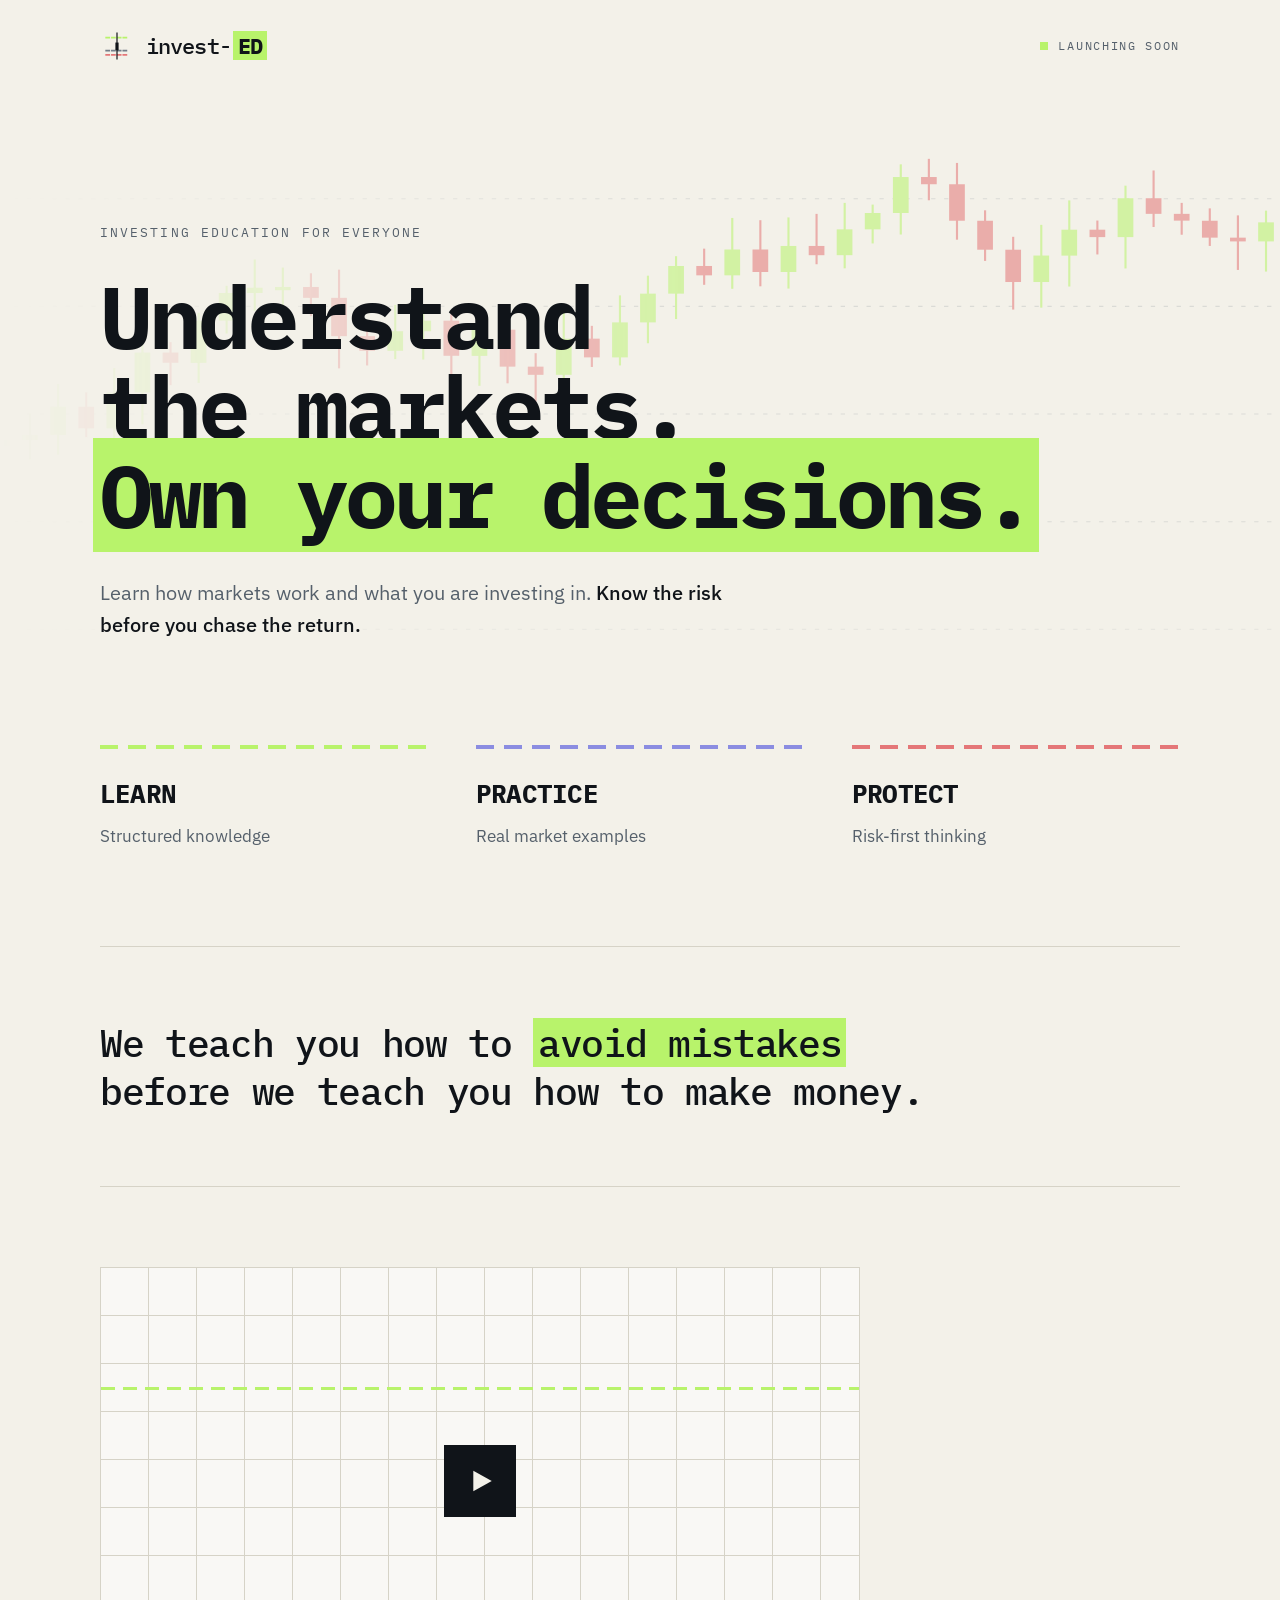
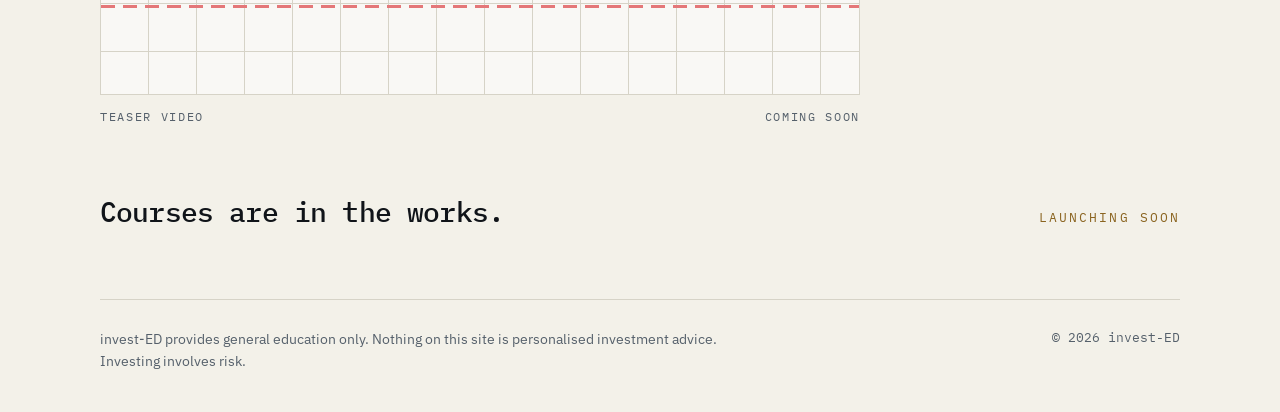
==== commit ac9e363d: "changed to light mode" ====
--- a/index.html
+++ b/index.html
@@ -120,19 +120,6 @@
   .levels { grid-template-columns: minmax(0, 1fr); gap: 32px; }
   body { font-size: 16px; }
 }
-
-/* Dark theme overrides */
-:root { --muted: #9aa4ae; --line: #262e37; color-scheme: dark; }
-html, body { background: var(--obsidian); color: var(--off-white); }
-a:focus-visible { outline-color: var(--mint); }
-h1 .own, h1 .own span { color: var(--off-white); }
-.lede strong { color: var(--off-white); }
-.level h2 { color: var(--off-white); }
-.statement em { color: var(--obsidian); }
-.candles { opacity: .2; }
-.frame { background-color: rgba(23, 29, 36, .82); }
-.play { background: var(--obsidian); border-color: var(--off-white); }
-.soon span { color: #D5A85F; }
 </style>
 </head>
 <body>
@@ -144,8 +131,8 @@
           <path d="M46 65H210" stroke="#B8F36B" stroke-width="12" stroke-dasharray="24 19"/>
           <path d="M46 162.5H210" stroke="#737E89" stroke-width="12" stroke-dasharray="24 19"/>
           <path d="M46 195H210" stroke="#E47778" stroke-width="12" stroke-dasharray="24 19"/>
-          <path d="M128 31V225" stroke="#F3F1E9" stroke-width="9"/>
-          <rect x="116" y="102" width="24" height="58" fill="#F3F1E9" stroke="none"/>
+          <path d="M128 31V225" stroke="#101419" stroke-width="9"/>
+          <rect x="116" y="102" width="24" height="58" fill="#101419" stroke="none"/>
         </g>
       </svg>
       <span>invest-<b>ED</b></span>
